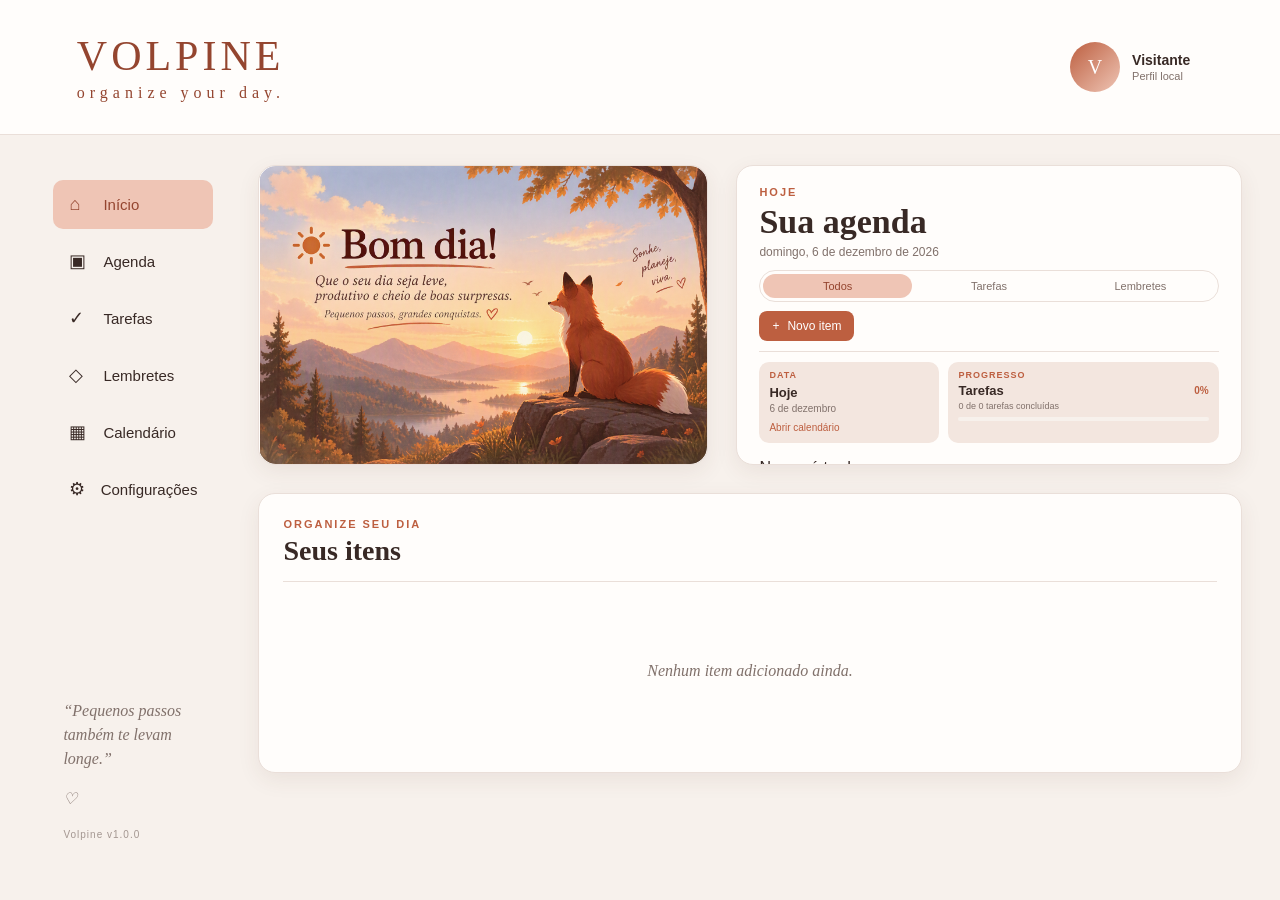
==== index.html @ 4c1aaca9 "feat: atualização da interface principal" ====
<!DOCTYPE html>
<html lang="pt-br">

<head>
    <meta charset="UTF-8">
    <meta name="viewport" content="width=device-width, initial-scale=1.0">

    <title>Volpine</title>

    <link rel="stylesheet" href="css/style.css">
</head>

<body>

    <!-- CABEÇALHO -->

    <header class="top-header">

        <div class="brand">
            <h1>VOLPINE</h1>
            <p>organize your day.</p>
        </div>

        <button
            id="profileButton"
            class="profile-button"
            type="button"
        >
            <div class="header-avatar">
                <img
                    id="headerAvatarImage"
                    class="hidden"
                    alt="Foto de perfil"
                >

                <span id="headerAvatarInitial">
                    V
                </span>
            </div>

            <div class="profile-header-info">
                <strong id="headerProfileName">
                    Visitante
                </strong>

                <small id="headerProfileUsername">
                    Perfil local
                </small>
            </div>
        </button>

    </header>


    <div class="app-layout">


        <!-- MENU LATERAL -->

        <aside class="sidebar">

            <div>

                <button
                    id="navHome"
                    class="nav-item active"
                    type="button"
                >
                    <span>⌂</span>
                    Início
                </button>

                <button
                    id="navAgenda"
                    class="nav-item"
                    type="button"
                >
                    <span>▣</span>
                    Agenda
                </button>

                <button
                    id="navTasks"
                    class="nav-item"
                    type="button"
                >
                    <span>✓</span>
                    Tarefas
                </button>

                <button
                    id="navReminders"
                    class="nav-item"
                    type="button"
                >
                    <span>◇</span>
                    Lembretes
                </button>

                <button
                    id="calendarButton"
                    class="nav-item"
                    type="button"
                >
                    <span>▦</span>
                    Calendário
                </button>

                <button
                    id="settingsButton"
                    class="nav-item"
                    type="button"
                >
                    <span>⚙</span>
                    Configurações
                </button>

            </div>


            <div class="sidebar-footer">

                <div class="sidebar-quote">

                    <p>
                        “Pequenos passos também
                        te levam longe.”
                    </p>

                    <span>♡</span>

                </div>

                <small
                    id="sidebarVersion"
                    class="sidebar-version"
                ></small>

            </div>

        </aside>


        <!-- CONTEÚDO PRINCIPAL -->

<main class="main-content">

    <!-- TOPO DA HOME -->

    <div class="dashboard-intro">

        <!-- BANNER -->

        <section
            id="welcomeCard"
            class="welcome-card"
        >

            <img
                id="bannerCurrent"
                class="welcome-banner-image banner-visible"
                src="assets/images/banner-light-morning.png"
                alt="Banner Volpine"
            >

            <img
                id="bannerNext"
                class="welcome-banner-image"
                alt=""
                aria-hidden="true"
            >

        </section>


        <!-- PAINEL DO DIA -->

        <section
            id="agendaSection"
            class="day-overview"
        >

            <div class="overview-top">

                <span class="agenda-label">
                    HOJE
                </span>

                <h2>
                    Sua agenda
                </h2>

                <p id="todayDate"></p>

            </div>


            <!-- FILTROS -->

            <div class="filters">

                <button
                    class="filter-button active"
                    data-filter="all"
                    type="button"
                >
                    Todos
                </button>

                <button
                    class="filter-button"
                    data-filter="task"
                    type="button"
                >
                    Tarefas
                </button>

                <button
                    class="filter-button"
                    data-filter="reminder"
                    type="button"
                >
                    Lembretes
                </button>

            </div>


            <!-- NOVO ITEM -->

            <button
                id="openNewItem"
                class="new-item-button"
                type="button"
            >
                <span>+</span>
                Novo item
            </button>


            <div class="overview-divider"></div>


            <!-- INFORMAÇÕES RÁPIDAS -->

            <div class="overview-mini-grid">

                <!-- DATA -->

                <div class="overview-mini-card">

                    <span class="mini-label">
                        DATA
                    </span>

                    <strong>
                        Hoje
                    </strong>

                    <p id="sideDate"></p>

                    <button
                        id="sideCalendarButton"
                        class="mini-link-button"
                        type="button"
                    >
                        Abrir calendário
                    </button>

                </div>


                <!-- PROGRESSO -->

                <div
                    id="progressCard"
                    class="overview-mini-card"
                >

                    <span class="mini-label">
                        PROGRESSO
                    </span>

                    <div class="mini-progress-heading">

                        <strong>
                            Tarefas
                        </strong>

                        <span id="progressPercent">
                            0%
                        </span>

                    </div>

                    <span
                        id="progressText"
                        class="mini-progress-text"
                    >
                        0 de 0 tarefas concluídas
                    </span>

                    <div class="progress-bar">

                        <div
                            id="progressFill"
                            class="progress-fill"
                        ></div>

                    </div>

                </div>

            </div>

<p
    id="progressMessage"
    class="overview-progress-message"
>
    Nunca é tarde para começar.
</p>

        </section>

    </div>


    <!-- ==================================
         ÁREA PRINCIPAL DA AGENDA
    =================================== -->

    <section class="agenda">

        <div class="agenda-board-heading">

            <div>

                <span class="agenda-label">
                    ORGANIZE SEU DIA
                </span>

                <h2>
                    Seus itens
                </h2>

            </div>

        </div>


        <p
            id="emptyMessage"
            class="empty-message"
        >
            Nenhum item adicionado ainda.
        </p>


        <ul id="itemList"></ul>

    </section>

</main>


<!-- FECHA O APP-LAYOUT -->

</div>

    <!-- ==================================
         MODAL NOVO ITEM
    =================================== -->

    <div
        id="itemModal"
        class="modal hidden"
    >

        <div class="modal-box item-modal-box">

            <button
                id="closeItemModal"
                class="close-modal"
                type="button"
            >
                ×
            </button>


            <div class="modal-heading">

                <span class="modal-eyebrow">
                    NOVO ITEM
                </span>

                <h2>O que vamos organizar?</h2>

                <p>
                    Escolha entre uma tarefa com prazo
                    ou um lembrete para um horário específico.
                </p>

            </div>


            <div class="item-type-selector">

                <button
                    id="typeTaskButton"
                    class="type-option active"
                    type="button"
                >
                    <strong>Tarefa</strong>

                    <small>
                        Início + prazo final
                    </small>
                </button>


                <button
                    id="typeReminderButton"
                    class="type-option"
                    type="button"
                >
                    <strong>Lembrete</strong>

                    <small>
                        Um aviso em determinado horário
                    </small>
                </button>

            </div>


            <form id="itemForm">

                <div class="form-group">

                    <label for="itemTitle">
                        Título
                    </label>

                    <input
                        id="itemTitle"
                        type="text"
                        placeholder="Ex: Finalizar projeto Volpine"
                        autocomplete="off"
                    >

                </div>


                <div
                    id="taskFields"
                    class="date-fields"
                >

                    <div class="form-group">

                        <label for="taskStart">
                            Início
                        </label>

                        <input
                            id="taskStart"
                            type="datetime-local"
                        >

                    </div>


                    <div class="form-group">

                        <label for="taskDeadline">
                            Prazo final
                        </label>

                        <input
                            id="taskDeadline"
                            type="datetime-local"
                        >

                    </div>

                </div>


                <div
                    id="reminderFields"
                    class="hidden"
                >

                    <div class="form-group">

                        <label for="reminderDate">
                            Data e horário
                        </label>

                        <input
                            id="reminderDate"
                            type="datetime-local"
                        >

                        <small class="field-help">
                            O lembrete aparecerá na agenda e no calendário.
                        </small>

                    </div>

                </div>


                <button
                    id="submitItemButton"
                    class="add-button"
                    type="submit"
                >
                    Criar tarefa
                </button>

            </form>

        </div>

    </div>


    <!-- ==================================
         CALENDÁRIO
    =================================== -->

    <div
        id="calendarModal"
        class="calendar-modal hidden"
    >

        <div class="calendar-box">

            <button
                id="closeCalendar"
                class="close-calendar"
                type="button"
            >
                ×
            </button>


            <div class="calendar-header">

                <button
                    id="prevMonth"
                    type="button"
                >
                    ‹
                </button>

                <h2 id="calendarTitle"></h2>

                <button
                    id="nextMonth"
                    type="button"
                >
                    ›
                </button>

            </div>


            <div class="calendar-weekdays">

                <span>Dom</span>
                <span>Seg</span>
                <span>Ter</span>
                <span>Qua</span>
                <span>Qui</span>
                <span>Sex</span>
                <span>Sáb</span>

            </div>


            <div
                id="calendarGrid"
                class="calendar-grid"
            ></div>


            <div class="day-details">

                <h3 id="selectedDayTitle">
                    Selecione um dia
                </h3>

                <div id="selectedDayItems">

                    <p class="day-placeholder">
                        Clique em uma data para visualizar os itens.
                    </p>

                </div>

            </div>

        </div>

    </div>


    <!-- ==================================
         CONFIGURAÇÕES
    =================================== -->

    <div
        id="settingsModal"
        class="modal hidden"
    >

        <div class="settings-modal-box">

            <button
                id="closeSettings"
                class="close-modal"
                type="button"
            >
                ×
            </button>


            <div class="settings-title">

                <span class="modal-eyebrow">
                    VOLPINE
                </span>

                <h2>Configurações</h2>

            </div>


            <div class="settings-layout">


                <!-- MENU CONFIGURAÇÕES -->

                <nav class="settings-tabs">

                    <button
                        class="settings-tab active"
                        data-settings="profile"
                        type="button"
                    >
                        Perfil
                    </button>

                    <button
                        class="settings-tab"
                        data-settings="appearance"
                        type="button"
                    >
                        Aparência
                    </button>

                    <button
                        class="settings-tab"
                        data-settings="account"
                        type="button"
                    >
                        Conta
                    </button>

                    <button
                        class="settings-tab"
                        data-settings="about"
                        type="button"
                    >
                        Sobre
                    </button>

                </nav>


                <!-- CONTEÚDO -->

                <div class="settings-content">


                    <!-- PERFIL -->

                    <section
                        id="settings-profile"
                        class="settings-panel"
                    >

                        <h3>Seu perfil</h3>

                        <p class="settings-description">
                            Estas informações aparecerão dentro do Volpine.
                        </p>


                        <div class="profile-editor">

                            <div class="profile-avatar-large">

                                <img
                                    id="profileAvatarImage"
                                    class="hidden"
                                    alt="Foto de perfil"
                                >

                                <span id="profileAvatarInitial">
                                    V
                                </span>

                            </div>


                            <div class="avatar-actions">

                                <label
                                    for="profilePhotoInput"
                                    class="secondary-button"
                                >
                                    Escolher foto
                                </label>

                                <input
                                    id="profilePhotoInput"
                                    type="file"
                                    accept="image/*"
                                    hidden
                                >

                                <button
                                    id="removeProfilePhoto"
                                    class="text-button"
                                    type="button"
                                >
                                    Remover foto
                                </button>

                            </div>

                        </div>


                        <div class="settings-form-group">

                            <label for="profileName">
                                Nome
                            </label>

                            <input
                                id="profileName"
                                type="text"
                                placeholder="Seu nome"
                            >

                        </div>


                        <div class="settings-form-group">

                            <label for="profileUsername">
                                Nome de usuário
                            </label>

                            <div class="username-input">
                                <span>@</span>

                                <input
                                    id="profileUsername"
                                    type="text"
                                    placeholder="seuusuario"
                                >
                            </div>

                        </div>


                        <div class="settings-form-group">

                            <label>E-mail</label>

                            <div class="readonly-field">
                                <span id="profileEmail">
                                    Nenhuma conta conectada
                                </span>

                                <small>
                                    será preenchido após o login
                                </small>
                            </div>

                        </div>


                        <button
                            id="saveProfile"
                            class="primary-button"
                            type="button"
                        >
                            Salvar perfil
                        </button>

                    </section>


                    <!-- APARÊNCIA -->

                    <section
                        id="settings-appearance"
                        class="settings-panel hidden"
                    >

                        <h3>Aparência</h3>

                        <p class="settings-description">
                            Escolha como o Volpine deve aparecer para você.
                        </p>


                        <div class="settings-section">

                            <h4>Tema</h4>

                            <div class="theme-selector">

                                <button
                                    class="theme-option active"
                                    data-theme="light"
                                    type="button"
                                >
                                    ☀
                                    <span>Claro</span>
                                </button>

                                <button
                                    class="theme-option"
                                    data-theme="dark"
                                    type="button"
                                >
                                    ◐
                                    <span>Escuro</span>
                                </button>

                                <button
                                    class="theme-option"
                                    data-theme="system"
                                    type="button"
                                >
                                    ◑
                                    <span>Sistema</span>
                                </button>

                            </div>

                        </div>


                        <div class="settings-list">

                            <label class="setting-item">

                                <div>
                                    <strong>
                                        Banner de boas-vindas
                                    </strong>

                                    <small>
                                        Mostrar o cartão “Bom dia!”.
                                    </small>
                                </div>

                                <input
                                    id="settingWelcome"
                                    type="checkbox"
                                    checked
                                >

                            </label>


                            <label class="setting-item">

                                <div>
                                    <strong>
                                        Animações
                                    </strong>

                                    <small>
                                        Transições e comemoração ao concluir tudo.
                                    </small>
                                </div>

                                <input
                                    id="settingAnimations"
                                    type="checkbox"
                                    checked
                                >

                            </label>


                            <label class="setting-item">

                                <div>
                                    <strong>
                                        Modo compacto
                                    </strong>

                                    <small>
                                        Reduzir o espaço dos cartões.
                                    </small>
                                </div>

                                <input
                                    id="settingCompact"
                                    type="checkbox"
                                >

                            </label>

                        </div>


                        <button
                            id="resetSettings"
                            class="secondary-button"
                            type="button"
                        >
                            Restaurar padrão
                        </button>

                    </section>


                    <!-- CONTA -->

                    <section
                        id="settings-account"
                        class="settings-panel hidden"
                    >

                        <h3>Conta</h3>

                        <p class="settings-description">
                            Gerencie sua sessão e as informações de acesso.
                        </p>


                        <div class="account-card">

                            <div class="account-avatar">

                                <img
                                    id="accountAvatarImage"
                                    class="hidden"
                                    alt="Foto de perfil"
                                >

                                <span id="accountAvatarInitial">
                                    V
                                </span>

                            </div>

                            <div>
                                <strong id="accountName">
                                    Visitante
                                </strong>

                                <span id="accountUsername">
                                    Perfil local
                                </span>

                                <small>
                                    Nenhuma conta conectada
                                </small>
                            </div>

                        </div>


                        <div class="account-actions">

                            <button
                                id="changePasswordButton"
                                class="account-action"
                                type="button"
                            >
                                <div>
                                    <strong>
                                        Alterar senha
                                    </strong>

                                    <small>
                                        Atualize sua senha de acesso.
                                    </small>
                                </div>

                                <span>›</span>
                            </button>


                            <button
                                id="switchAccountButton"
                                class="account-action"
                                type="button"
                            >
                                <div>
                                    <strong>
                                        Entrar com outra conta
                                    </strong>

                                    <small>
                                        Trocar o usuário conectado.
                                    </small>
                                </div>

                                <span>›</span>
                            </button>


                            <button
                                id="logoutButton"
                                class="account-action danger-action"
                                type="button"
                            >
                                <div>
                                    <strong>
                                        Sair
                                    </strong>

                                    <small>
                                        Encerrar esta sessão.
                                    </small>
                                </div>

                                <span>›</span>
                            </button>

                        </div>


                        <p class="auth-note">
                            Essas opções serão ativadas quando conectarmos
                            o sistema de login.
                        </p>

                    </section>


                    <!-- SOBRE -->

                    <section
                        id="settings-about"
                        class="settings-panel hidden"
                    >

                        <div class="about-volpine">

                            <div class="about-logo">
                                V
                            </div>

                            <h3>VOLPINE</h3>

                            <p>
                                organize your day.
                            </p>

                            <div class="version-card">

                                <span>Versão</span>

                                <strong id="settingsVersion"></strong>

                            </div>

                            <small>
                                © 2026 Volpine
                            </small>

                        </div>

                    </section>

                </div>

            </div>

        </div>

    </div>


    <!-- CONFIRMAR EXCLUSÃO -->

    <div
        id="deleteModal"
        class="modal hidden"
    >

        <div class="modal-box confirm-box">

            <div class="delete-symbol">
                !
            </div>

            <h2>Confirmar exclusão</h2>

            <p id="deleteMessage"></p>


            <div class="confirm-actions">

                <button
                    id="cancelDelete"
                    class="secondary-button"
                    type="button"
                >
                    Cancelar
                </button>

                <button
                    id="confirmDelete"
                    class="danger-button"
                    type="button"
                >
                    Excluir
                </button>

            </div>

        </div>

    </div>


    <!-- TOAST -->

    <div
        id="toast"
        class="toast"
        aria-live="polite"
    ></div>


    <script src="js/app.js"></script>

</body>

</html>
---- css/style.css ----
* {
    box-sizing: border-box;
}

:root {
    --background: #f7f1ec;
    --surface: #fffdfb;
    --surface-soft: #f3e6df;
    --input: #ffffff;

    --primary: #bd5f40;
    --primary-hover: #9f4d34;
    --primary-strong: #94452f;
    --primary-light: #efc5b5;

    --pink-soft: #f5dddd;

    --text: #382925;
    --text-soft: #81716b;

    --border: #eadfd9;

    --danger: #b94d4d;
    --danger-soft: #f8e2e2;

    --banner-a: #f8e2d6;
    --banner-b: #f5d5c5;
    --banner-c: #eab59e;

    --shadow:
        0 7px 22px rgba(91, 50, 36, 0.08);

    --modal-overlay:
        rgba(50, 35, 30, 0.45);
}


/* ==============================
   TEMA ESCURO
============================== */

body.theme-dark {
    --background: #171311;
    --surface: #211b18;
    --surface-soft: #2d2420;
    --input: #29211e;

    --primary: #d77856;
    --primary-hover: #e38967;
    --primary-strong: #f1a287;
    --primary-light: #643f32;

    --pink-soft: #3b2929;

    --text: #f5eeea;
    --text-soft: #bcaea7;

    --border: #3d312c;

    --danger: #e07676;
    --danger-soft: #3c2525;

    --banner-a: #372720;
    --banner-b: #442c23;
    --banner-c: #5a3529;

    --shadow:
        0 8px 25px rgba(0, 0, 0, 0.22);

    --modal-overlay:
        rgba(0, 0, 0, 0.68);
}


body {
    margin: 0;

    min-height: 100vh;

    background-color: var(--background);

    color: var(--text);

    font-family:
        "Segoe UI",
        Arial,
        sans-serif;

    transition:
        background-color 0.25s ease,
        color 0.25s ease;
}


/* ==============================
   HEADER
============================== */

.top-header {
    min-height: 135px;

    display: flex;

    align-items: center;
    justify-content: space-between;

    padding: 25px 6%;

    background-color: var(--surface);

    border-bottom:
        1px solid var(--border);
}


.brand h1 {
    margin: 0;

    font-family: Georgia, serif;

    font-size: 42px;

    letter-spacing: 4px;

    color: var(--primary-strong);

    font-weight: normal;
}


.brand p {
    margin: 4px 0 0;

    letter-spacing: 5px;

    color: var(--primary-strong);

    font-family: Georgia, serif;
}


/* PERFIL HEADER */

.profile-button {
    display: flex;

    align-items: center;

    gap: 12px;

    padding: 8px 12px;

    border: 1px solid transparent;

    border-radius: 14px;

    background: transparent;

    color: var(--text);

    cursor: pointer;

    text-align: left;

    transition:
        background 0.2s ease,
        border 0.2s ease;
}


.profile-button:hover {
    background-color: var(--surface-soft);

    border-color: var(--border);
}


.header-avatar,
.profile-avatar-large,
.account-avatar {
    overflow: hidden;

    display: flex;

    align-items: center;
    justify-content: center;

    flex-shrink: 0;

    border-radius: 50%;

    background:
        linear-gradient(
            135deg,
            var(--primary),
            var(--primary-light)
        );

    color: white;

    font-family: Georgia, serif;
}


.header-avatar {
    width: 50px;
    height: 50px;

    font-size: 20px;
}


.header-avatar img,
.profile-avatar-large img,
.account-avatar img {
    width: 100%;
    height: 100%;

    object-fit: cover;
}


.profile-header-info {
    display: flex;

    flex-direction: column;

    gap: 2px;
}


.profile-header-info strong {
    font-size: 14px;
}


.profile-header-info small {
    color: var(--text-soft);

    font-size: 11px;
}


/* ==============================
   LAYOUT
============================== */

.app-layout {
    display: grid;

    grid-template-columns:
    190px
    minmax(0, 1fr);

    gap: 25px;

    width: 94%;

    max-width: 1450px;

    margin: 30px auto;
}


/* ==============================
   SIDEBAR
============================== */

.sidebar {
    min-height: 700px;

    display: flex;

    flex-direction: column;

    justify-content: space-between;

    padding: 15px;
}


.nav-item {
    width: 100%;

    display: flex;

    align-items: center;

    gap: 14px;

    padding: 14px 16px;

    margin-bottom: 7px;

    border: none;

    border-radius: 10px;

    background: transparent;

    color: var(--text);

    cursor: pointer;

    text-align: left;

    font-size: 15px;

    transition:
        background 0.2s ease,
        color 0.2s ease,
        transform 0.2s ease;
}


.nav-item span {
    width: 20px;

    font-size: 18px;
}


.nav-item:hover {
    background-color: var(--surface-soft);

    transform: translateX(2px);
}


.nav-item.active {
    background-color: var(--primary-light);

    color: var(--primary-strong);
}


.sidebar-footer {
    padding: 10px;
}


.sidebar-quote {
    color: var(--text-soft);

    font-family: Georgia, serif;

    font-style: italic;

    line-height: 1.5;
}.dash


.sidebar-quote span {
    color: var(--primary);

    font-size: 22px;
}


.sidebar-version {
    display: block;

    margin-top: 18px;

    color: var(--text-soft);

    opacity: 0.7;

    font-size: 10px;

    letter-spacing: 1px;
}


/* ==============================
   MAIN
============================== */

.main-content {
    min-width: 0;
}


/* ==============================
   BANNER + RESUMO DA AGENDA
============================== */

.dashboard-intro {
    width: 100%;

    display: grid;

    grid-template-columns:
        450px
        220px
        minmax(250px, 1fr);

    gap: 22px;

    align-items: stretch;

    margin-bottom: 30px;
}


/* ==============================
   BANNER
============================== */

.welcome-card {
    position: relative;

    width: 450px;
    height: 300px;

    flex-shrink: 0;

    overflow: hidden;

    margin: 0;

    border: 1px solid var(--border);

    border-radius: 17px;

    background-color: var(--surface);

    box-shadow: var(--shadow);
}


.welcome-card.setting-hidden {
    display: none;
}


/* IMAGENS DO BANNER */

.welcome-banner-image {
    width: 100%;
    height: 100%;

    display: block;

    object-fit: contain;
    object-position: center;

    border-radius: inherit;

    opacity: 0;

    transition:
        opacity 1s ease-in-out;

    pointer-events: none;
}


#bannerCurrent {
    position: relative;
}


#bannerNext {
    position: absolute;

    inset: 0;

    width: 100%;
    height: 100%;

    object-fit: contain;
    object-position: center;
}


.welcome-banner-image.banner-visible {
    opacity: 1;
}


/* ==============================
   RESUMO DA AGENDA AO LADO
============================== */

.agenda-intro-panel {
    min-width: 0;
    width: 220px;
    height: 300px;

    display: flex;
    flex-direction: column;

    align-items: flex-start;
    justify-content: center;

    padding: 10px 0;
}


.agenda-label {
    margin-bottom: 7px;

    color: var(--primary);

    font-size: 10px;
    font-weight: bold;

    letter-spacing: 2px;
}


.agenda-intro-panel h2 {
    margin: 0;

    font-family: Georgia, serif;

    font-size: 28px;
    line-height: 1.1;
}


.agenda-intro-panel #todayDate {
    margin: 7px 0 16px;

    color: var(--text-soft);

    font-size: 11px;
    line-height: 1.4;

    text-transform: capitalize;
}


/* FILTROS COMPACTOS */

.agenda-intro-panel .filters {
    width: 100%;

    display: flex;

    gap: 3px;

    margin: 0 0 18px;

    padding: 4px;

    overflow: hidden;
}


.agenda-intro-panel .filter-button {
    flex: 1;

    min-width: 0;

    padding: 7px 5px;

    font-size: 10px;

    white-space: nowrap;
}


/* BOTÃO */

.agenda-intro-panel .new-item-button {
    margin: 0;

    padding: 10px 16px;

    font-size: 12px;
}

.home-info-stack {
    min-width: 0;
    height: 300px;

    display: grid;

    grid-template-rows:
        auto
        1fr
        auto;

    gap: 9px;
}

.home-info-stack .compact-side-card {
    margin: 0;

    padding: 12px 14px;

    border-radius: 12px;
}


.home-info-stack .compact-side-card h3 {
    margin: 0 0 6px;

    font-size: 15px;
}


.home-info-stack .side-date {
    margin: 0;

    font-size: 10px;
}


.home-info-stack .side-calendar-button {
    margin-top: 7px;

    padding: 6px 8px;

    font-size: 9px;
}


.home-info-stack .quote-card {
    font-size: 11px;

    line-height: 1.3;
}


.home-info-stack .quote-card p {
    margin: 4px 0 6px;
}


.home-info-stack .quote-symbol {
    font-size: 22px;
}


.home-info-stack .quote-card small {
    font-size: 8px;
}


.home-info-stack .progress-info {
    font-size: 8px;
}


.home-info-stack .progress-bar {
    height: 5px;

    margin: 7px 0;
}


.home-info-stack .progress-message {
    font-size: 8px;
}

/* ==============================
   RESPONSIVO DO BLOCO SUPERIOR
============================== */

@media (max-width: 900px) {

    .dashboard-intro {
        flex-direction: column;

        align-items: stretch;

        gap: 22px;
    }


    .welcome-card {
        width: 450px;
        height: 300px;

        max-width: 100%;

        margin: 0 auto;
    }


    .agenda-intro-panel {
        min-height: auto;

        align-items: flex-start;
    }

}

/* ==============================
   AGENDA
============================== */

.agenda-header {
    display: flex;

    align-items: flex-end;
    justify-content: space-between;

    gap: 20px;
}


.agenda-header h2 {
    margin: 0;

    font-family: Georgia, serif;

    font-size: 30px;
}


.agenda-header p {
    margin: 6px 0 0;

    color: var(--text-soft);

    font-size: 13px;

    text-transform: capitalize;
}


.new-item-button {
    display: flex;

    align-items: center;

    gap: 8px;

    padding: 12px 20px;

    border: none;

    border-radius: 9px;

    background-color: var(--primary);

    color: white;

    cursor: pointer;

    font-size: 14px;

    transition:
        background 0.2s ease,
        transform 0.2s ease;
}


.new-item-button:hover {
    background-color: var(--primary-hover);

    transform: translateY(-1px);
}


/* FILTROS */

.filters {
    display: inline-flex;

    gap: 5px;

    margin: 22px 0;

    padding: 4px;

    border: 1px solid var(--border);

    border-radius: 30px;

    background-color: var(--surface);
}


.filter-button {
    padding: 8px 18px;

    border: none;

    border-radius: 25px;

    background: transparent;

    color: var(--text-soft);

    cursor: pointer;
}


.filter-button.active {
    background-color: var(--primary-light);

    color: var(--primary-strong);
}


/* ITENS */

#itemList {
    list-style: none;

    margin: 0;

    padding: 0;
}


.agenda-item {
    position: relative;

    margin-bottom: 14px;

    padding: 22px;

    border: 1px solid var(--border);

    border-radius: 14px;

    background-color: var(--surface);

    box-shadow: var(--shadow);

    transition:
        transform 0.2s ease,
        opacity 0.2s ease;
}


.agenda-item:hover {
    transform: translateY(-1px);
}


.item-type {
    display: inline-block;

    margin-bottom: 10px;

    padding: 5px 11px;

    border-radius: 20px;

    background-color: var(--primary-light);

    color: var(--primary-strong);

    font-size: 11px;
}


.agenda-item.reminder .item-type {
    background-color: var(--pink-soft);
}


.item-title {
    display: block;

    margin-bottom: 8px;

    font-family: Georgia, serif;

    font-size: 20px;

    font-weight: bold;
}


.item-info {
    display: block;

    margin-top: 5px;

    color: var(--text-soft);

    font-size: 13px;
}


.item-actions {
    display: flex;

    justify-content: flex-end;

    gap: 8px;

    margin-top: 16px;
}


.item-actions button {
    padding: 8px 13px;

    border: 1px solid var(--border);

    border-radius: 7px;

    background-color: var(--input);

    color: var(--primary-strong);

    cursor: pointer;
}


.item-actions .complete-button {
    background-color: var(--primary);

    color: white;

    border-color: var(--primary);
}


.item-actions .delete-button:hover {
    background-color: var(--danger-soft);

    color: var(--danger);
}


.completed {
    opacity: 0.65;
}


.completed .item-title {
    text-decoration: line-through;
}


.empty-message {
    color: var(--text-soft);

    font-style: italic;
}


/* ==============================
   MODO COMPACTO
============================== */

body.compact-mode .agenda-item {
    padding: 14px 18px;

    margin-bottom: 9px;
}


/* ==============================
   COLUNA DIREITA
============================== */

.right-sidebar {
    display: flex;

    flex-direction: column;

    gap: 18px;
}


.side-card,
.quote-card {
    padding: 22px;

    border: 1px solid var(--border);

    border-radius: 15px;

    background-color: var(--surface);
}


.side-card h3 {
    margin: 0 0 16px;

    font-family: Georgia, serif;

    font-size: 20px;
}


.side-date {
    color: var(--text-soft);

    text-transform: capitalize;
}


.side-calendar-button {
    width: 100%;

    margin-top: 12px;

    padding: 9px;

    border: 1px solid var(--border);

    border-radius: 8px;

    background: var(--input);

    color: var(--primary-strong);

    cursor: pointer;
}


.quote-card {
    background-color: var(--pink-soft);

    font-family: Georgia, serif;

    font-style: italic;

    line-height: 1.5;
}


.quote-symbol {
    display: block;

    color: var(--primary);

    font-size: 40px;

    line-height: 25px;
}


.quote-card small {
    color: var(--primary-strong);

    letter-spacing: 2px;
}


/* PROGRESSO */

.progress-info {
    display: flex;

    justify-content: space-between;

    gap: 10px;

    color: var(--text-soft);

    font-size: 12px;
}


.progress-info strong {
    color: var(--primary);
}


.progress-bar {
    height: 9px;

    margin: 15px 0;

    overflow: hidden;

    border-radius: 20px;

    background-color: var(--surface-soft);
}


.progress-fill {
    width: 0;

    height: 100%;

    border-radius: 20px;

    background-color: var(--primary);

    transition: width 0.45s ease;
}


.progress-message {
    margin-bottom: 0;

    color: var(--text-soft);

    font-family: Georgia, serif;

    font-style: italic;

    font-size: 12px;
}


.progress-celebrate {
    animation: celebrateCard 0.7s ease;
}


@keyframes celebrateCard {

    35% {
        transform: scale(1.04);
    }

    70% {
        transform: scale(0.99);
    }

}


/* ==============================
   MODAIS
============================== */

.hidden {
    display: none !important;
}


.modal,
.calendar-modal {
    position: fixed;

    inset: 0;

    z-index: 1000;

    display: flex;

    align-items: center;
    justify-content: center;

    padding: 20px;

    background-color: var(--modal-overlay);

    backdrop-filter: blur(4px);
}


.modal-box,
.calendar-box,
.settings-modal-box {
    position: relative;

    max-width: 100%;

    max-height: 90vh;

    overflow-y: auto;

    border: 1px solid var(--border);

    border-radius: 20px;

    background-color: var(--surface);

    box-shadow:
        0 22px 60px
        rgba(0, 0, 0, 0.22);
}


.item-modal-box {
    width: 560px;

    padding: 35px;
}


.calendar-box {
    width: 430px;

    padding: 28px;
}


.confirm-box {
    width: 420px;

    padding: 34px;

    text-align: center;
}


.close-modal,
.close-calendar {
    position: absolute;

    top: 12px;
    right: 16px;

    width: 35px;
    height: 35px;

    border: none;

    border-radius: 50%;

    background: transparent;

    color: var(--text-soft);

    cursor: pointer;

    font-size: 26px;
}


.close-modal:hover,
.close-calendar:hover {
    background-color: var(--surface-soft);
}


/* ==============================
   MODAL NOVO ITEM
============================== */

.modal-heading {
    margin-bottom: 25px;
}


.modal-eyebrow {
    color: var(--primary);

    font-size: 11px;

    font-weight: bold;

    letter-spacing: 3px;
}


.modal-heading h2,
.settings-title h2 {
    margin: 7px 0 8px;

    font-family: Georgia, serif;

    font-size: 27px;
}


.modal-heading p {
    color: var(--text-soft);

    font-size: 13px;

    line-height: 1.5;
}


.item-type-selector {
    display: grid;

    grid-template-columns: 1fr 1fr;

    gap: 10px;

    margin-bottom: 25px;
}


.type-option {
    min-height: 78px;

    display: flex;

    flex-direction: column;

    align-items: flex-start;
    justify-content: center;

    padding: 15px;

    border: 1px solid var(--border);

    border-radius: 13px;

    background-color: var(--input);

    color: var(--text);

    cursor: pointer;

    text-align: left;
}


.type-option.active {
    border-color: var(--primary);

    background-color: var(--surface-soft);
}


.type-option strong {
    margin-bottom: 5px;

    color: var(--primary-strong);
}


.type-option small {
    color: var(--text-soft);
}


/* FORM */

#itemForm {
    display: flex;

    flex-direction: column;

    gap: 16px;
}


.form-group,
.settings-form-group {
    display: flex;

    flex-direction: column;

    gap: 7px;
}


.form-group label,
.settings-form-group label {
    font-size: 13px;

    font-weight: 600;
}


#itemForm input,
.settings-form-group input {
    width: 100%;

    min-height: 46px;

    padding: 11px 13px;

    border: 1px solid var(--border);

    border-radius: 10px;

    outline: none;

    background-color: var(--input);

    color: var(--text);

    font-family: inherit;

    font-size: 14px;
}


#itemForm input:focus,
.settings-form-group input:focus {
    border-color: var(--primary);

    box-shadow:
        0 0 0 3px
        rgba(189, 95, 64, 0.12);
}


.date-fields {
    display: grid;

    grid-template-columns: 1fr 1fr;

    gap: 12px;
}


.field-help {
    color: var(--text-soft);

    font-size: 11px;
}


.add-button,
.primary-button {
    min-height: 46px;

    padding: 11px 18px;

    border: none;

    border-radius: 10px;

    background-color: var(--primary);

    color: white;

    cursor: pointer;

    font-weight: 600;
}


.add-button:hover,
.primary-button:hover {
    background-color: var(--primary-hover);
}


/* ==============================
   CONFIGURAÇÕES
============================== */

.settings-modal-box {
    width: 820px;

    padding: 30px;
}


.settings-title {
    margin-bottom: 25px;
}


.settings-layout {
    display: grid;

    grid-template-columns:
        170px
        minmax(0, 1fr);

    gap: 28px;
}


.settings-tabs {
    display: flex;

    flex-direction: column;

    gap: 6px;
}


.settings-tab {
    padding: 11px 13px;

    border: none;

    border-radius: 9px;

    background: transparent;

    color: var(--text-soft);

    cursor: pointer;

    text-align: left;
}


.settings-tab.active {
    background-color: var(--surface-soft);

    color: var(--primary-strong);

    font-weight: 600;
}


.settings-content {
    min-width: 0;
}


.settings-panel h3 {
    margin-top: 0;

    margin-bottom: 5px;

    font-family: Georgia, serif;

    font-size: 22px;
}


.settings-description {
    margin-top: 0;

    margin-bottom: 24px;

    color: var(--text-soft);

    font-size: 13px;
}


/* PERFIL */

.profile-editor {
    display: flex;

    align-items: center;

    gap: 18px;

    margin-bottom: 25px;
}


.profile-avatar-large {
    width: 90px;
    height: 90px;

    font-size: 32px;
}


.avatar-actions {
    display: flex;

    flex-direction: column;

    align-items: flex-start;

    gap: 8px;
}


.secondary-button {
    display: inline-flex;

    align-items: center;
    justify-content: center;

    padding: 10px 15px;

    border: 1px solid var(--border);

    border-radius: 9px;

    background-color: var(--input);

    color: var(--text);

    cursor: pointer;
}


.text-button {
    padding: 0;

    border: none;

    background: transparent;

    color: var(--text-soft);

    cursor: pointer;

    font-size: 12px;
}


.settings-form-group {
    margin-bottom: 16px;
}


.username-input {
    display: flex;

    align-items: center;

    border: 1px solid var(--border);

    border-radius: 10px;

    background-color: var(--input);
}


.username-input span {
    padding-left: 13px;

    color: var(--text-soft);
}


.username-input input {
    border: none;

    background: transparent;
}


.readonly-field {
    display: flex;

    flex-direction: column;

    gap: 3px;

    padding: 12px;

    border: 1px solid var(--border);

    border-radius: 10px;

    background-color: var(--surface-soft);
}


.readonly-field small {
    color: var(--text-soft);

    font-size: 10px;
}


/* APARÊNCIA */

.settings-section {
    margin-bottom: 23px;
}


.settings-section h4 {
    margin-bottom: 10px;
}


.theme-selector {
    display: grid;

    grid-template-columns: repeat(3, 1fr);

    gap: 8px;
}


.theme-option {
    min-height: 75px;

    display: flex;

    flex-direction: column;

    align-items: center;
    justify-content: center;

    gap: 6px;

    border: 1px solid var(--border);

    border-radius: 12px;

    background-color: var(--input);

    color: var(--text-soft);

    cursor: pointer;

    font-size: 20px;
}


.theme-option span {
    font-size: 12px;
}


.theme-option.active {
    border-color: var(--primary);

    background-color: var(--surface-soft);

    color: var(--primary-strong);
}


.settings-list {
    display: flex;

    flex-direction: column;

    gap: 10px;

    margin-bottom: 20px;
}


.setting-item {
    display: flex;

    align-items: center;
    justify-content: space-between;

    gap: 20px;

    padding: 15px;

    border: 1px solid var(--border);

    border-radius: 12px;

    background-color: var(--input);

    cursor: pointer;
}


.setting-item div {
    display: flex;

    flex-direction: column;

    gap: 3px;
}


.setting-item small {
    color: var(--text-soft);
}


.setting-item input {
    width: 19px;
    height: 19px;

    accent-color: var(--primary);
}


/* CONTA */

.account-card {
    display: flex;

    align-items: center;

    gap: 15px;

    padding: 16px;

    margin-bottom: 20px;

    border: 1px solid var(--border);

    border-radius: 13px;

    background-color: var(--surface-soft);
}


.account-avatar {
    width: 55px;
    height: 55px;

    font-size: 20px;
}


.account-card > div:last-child {
    display: flex;

    flex-direction: column;

    gap: 2px;
}


.account-card span,
.account-card small {
    color: var(--text-soft);
}


.account-actions {
    display: flex;

    flex-direction: column;

    gap: 8px;
}


.account-action {
    display: flex;

    align-items: center;
    justify-content: space-between;

    width: 100%;

    padding: 15px;

    border: 1px solid var(--border);

    border-radius: 11px;

    background-color: var(--input);

    color: var(--text);

    cursor: pointer;

    text-align: left;
}


.account-action div {
    display: flex;

    flex-direction: column;

    gap: 3px;
}


.account-action small {
    color: var(--text-soft);
}


.account-action > span {
    color: var(--text-soft);

    font-size: 22px;
}


.danger-action strong {
    color: var(--danger);
}


.auth-note {
    margin-top: 18px;

    padding: 12px;

    border-radius: 9px;

    background-color: var(--surface-soft);

    color: var(--text-soft);

    font-size: 11px;

    line-height: 1.5;
}


/* SOBRE */

.about-volpine {
    display: flex;

    flex-direction: column;

    align-items: center;

    padding: 35px 10px;

    text-align: center;
}


.about-logo {
    width: 75px;
    height: 75px;

    display: flex;

    align-items: center;
    justify-content: center;

    border-radius: 24px;

    background:
        linear-gradient(
            135deg,
            var(--primary),
            var(--primary-light)
        );

    color: white;

    font-family: Georgia, serif;

    font-size: 34px;
}


.about-volpine h3 {
    margin: 16px 0 4px;

    letter-spacing: 3px;
}


.about-volpine p {
    margin-top: 0;

    color: var(--text-soft);

    font-family: Georgia, serif;

    font-style: italic;
}


.version-card {
    width: 200px;

    display: flex;

    justify-content: space-between;

    padding: 12px 15px;

    margin: 20px 0;

    border: 1px solid var(--border);

    border-radius: 10px;

    background-color: var(--surface-soft);
}


/* ==============================
   DELETE
============================== */

.delete-symbol {
    width: 52px;
    height: 52px;

    display: flex;

    align-items: center;
    justify-content: center;

    margin: 0 auto 15px;

    border-radius: 50%;

    background-color: var(--danger-soft);

    color: var(--danger);

    font-size: 27px;

    font-weight: bold;
}


.confirm-actions {
    display: flex;

    justify-content: center;

    gap: 10px;

    margin-top: 25px;
}


.danger-button {
    padding: 10px 18px;

    border: none;

    border-radius: 9px;

    background-color: var(--danger);

    color: white;

    cursor: pointer;
}


/* ==============================
   CALENDÁRIO
============================== */

.calendar-header {
    display: flex;

    align-items: center;
    justify-content: space-between;

    margin: 8px 0 22px;
}


.calendar-header h2 {
    margin: 0;

    font-family: Georgia, serif;

    font-size: 19px;

    text-transform: capitalize;
}


.calendar-header button {
    width: 35px;
    height: 35px;

    border: none;

    border-radius: 50%;

    background-color: var(--surface-soft);

    color: var(--primary-strong);

    cursor: pointer;

    font-size: 22px;
}


.calendar-weekdays,
.calendar-grid {
    display: grid;

    grid-template-columns:
        repeat(7, 1fr);
}


.calendar-weekdays span {
    padding: 5px;

    text-align: center;

    color: var(--text-soft);

    font-size: 10px;

    font-weight: bold;
}


.calendar-grid {
    gap: 3px;
}


.calendar-empty,
.calendar-day {
    height: 40px;
}

.calendar-day {
    position: relative;

    display: flex;

    align-items: center;
    justify-content: center;

    border: none;

    border-radius: 50%;

    background: transparent;

    color: var(--text);

    cursor: pointer;
}


.calendar-day:hover {
    background-color: var(--surface-soft);
}


.calendar-day.today {
    border: 1px solid var(--primary);
}


.calendar-day.selected {
    background-color: var(--primary);

    color: white;
}


.calendar-day.has-items::after {
    content: "";

    position: absolute;

    bottom: 3px;

    width: 4px;
    height: 4px;

    border-radius: 50%;

    background-color: var(--primary);
}


.day-details {
    margin-top: 20px;

    padding-top: 17px;

    border-top: 1px solid var(--border);
}


.day-details h3 {
    font-family: Georgia, serif;

    text-transform: capitalize;
}


.day-item {
    margin-bottom: 8px;

    padding: 10px;

    border-radius: 8px;

    background-color: var(--surface-soft);
}


.day-item strong,
.day-item span {
    display: block;
}


.day-item span,
.day-placeholder {
    color: var(--text-soft);

    font-size: 12px;
}


/* ==============================
   CONFETE
============================== */

.confetti-layer {
    position: fixed;

    inset: 0;

    z-index: 5000;

    overflow: hidden;

    pointer-events: none;
}


.confetti-piece {
    position: absolute;

    top: -20px;

    width: 9px;
    height: 15px;

    border-radius: 2px;

    animation:
        confettiFall 1.8s ease-in forwards;
}


@keyframes confettiFall {

    100% {
        transform:
            translateY(100vh)
            rotate(720deg);

        opacity: 0;
    }

}


/* ==============================
   TOAST
============================== */

.toast {
    position: fixed;

    right: 25px;
    bottom: 25px;

    z-index: 6000;

    max-width: 320px;

    padding: 13px 17px;

    border: 1px solid var(--border);

    border-radius: 11px;

    background-color: var(--surface);

    color: var(--text);

    box-shadow:
        0 12px 35px
        rgba(0, 0, 0, 0.18);

    opacity: 0;

    transform: translateY(15px);

    pointer-events: none;

    transition:
        opacity 0.25s ease,
        transform 0.25s ease;
}


.toast.show {
    opacity: 1;

    transform: translateY(0);
}


/* ==============================
   SEM ANIMAÇÕES
============================== */

body.animations-off *,
body.animations-off *::before,
body.animations-off *::after {
    animation: none !important;

    transition: none !important;

    scroll-behavior: auto !important;
}


/* ==============================
   RESPONSIVO
============================== */

@media (max-width: 1100px) {

    .app-layout {
        grid-template-columns:
            160px 1fr;
    }

    .right-sidebar {
        display: none;
    }

}


@media (max-width: 750px) {

    .top-header {
        min-height: auto;

        padding: 20px;
    }

    .brand h1 {
        font-size: 28px;
    }

    .brand p {
        letter-spacing: 2px;

        font-size: 11px;
    }

    .profile-header-info {
        display: none;
    }

    .app-layout {
        display: block;

        width: 92%;
    }

    .sidebar {
        min-height: 0;

        display: block;
    }

    .sidebar > div:first-child {
        display: flex;

        overflow-x: auto;
    }

    .nav-item {
        width: auto;

        white-space: nowrap;
    }

    .sidebar-footer {
        display: none;
    }

    .welcome-card {
        padding: 25px;
    }

    .banner-fox {
        font-size: 55px;
    }

    .agenda-header {
        align-items: flex-start;

        flex-direction: column;
    }

    .date-fields {
        grid-template-columns: 1fr;
    }

    .item-type-selector {
        grid-template-columns: 1fr;
    }

    .settings-modal-box {
        width: 95%;

        padding: 22px;
    }

    .settings-layout {
        display: block;
    }

    .settings-tabs {
        flex-direction: row;

        overflow-x: auto;

        margin-bottom: 20px;
    }

    .settings-tab {
        white-space: nowrap;
    }

    .theme-selector {
        grid-template-columns: 1fr;
    }

}

/* ==================================================
   NOVO LAYOUT DA HOME - VOLPINE
   ================================================== */


/* ESTRUTURA PRINCIPAL */

.app-layout {
    display: grid;

    grid-template-columns:
        190px
        minmax(0, 1fr);

    gap: 30px;

    width: 94%;
    max-width: 1450px;

    margin: 30px auto;
}


.main-content {
    min-width: 0;
}


/* ==================================================
   BANNER + PAINEL DO DIA
   ================================================== */

.dashboard-intro {
    width: 100%;

    display: grid;

    grid-template-columns:
        450px
        minmax(320px, 1fr);

    gap: 28px;

    align-items: stretch;

    margin-bottom: 28px;
}


/* ==================================================
   BANNER
   ================================================== */

.dashboard-intro .welcome-card {
    position: relative;

    width: 450px;
    height: 300px;

    margin: 0;

    overflow: hidden;

    border: 1px solid var(--border);
    border-radius: 17px;

    background-color: var(--surface);

    box-shadow: var(--shadow);
}


.dashboard-intro .welcome-card.setting-hidden {
    display: none;
}


.dashboard-intro .welcome-banner-image {
    width: 100%;
    height: 100%;

    display: block;

    object-fit: contain;
    object-position: center;

    border-radius: inherit;

    opacity: 0;

    transition:
        opacity 1s ease-in-out;

    pointer-events: none;
}


#bannerCurrent {
    position: relative;
}


#bannerNext {
    position: absolute;

    inset: 0;

    width: 100%;
    height: 100%;
}


.dashboard-intro
.welcome-banner-image.banner-visible {
    opacity: 1;
}


/* ==================================================
   PAINEL "SUA AGENDA"
   ================================================== */

.day-overview {
    min-width: 0;
    height: 300px;

    display: flex;
    flex-direction: column;

    padding: 20px 22px;

    overflow: hidden;

    border: 1px solid var(--border);
    border-radius: 17px;

    background-color: var(--surface);

    box-shadow: var(--shadow);
}


.overview-top {
    flex-shrink: 0;
}


.agenda-label {
    display: block;

    margin-bottom: 5px;

    color: var(--primary);

    font-size: 9px;
    font-weight: 700;

    letter-spacing: 2px;
}


.overview-top h2 {
    margin: 0;

    color: var(--text);

    font-family: Georgia, serif;

    font-size: 27px;
    line-height: 1.1;
}


.overview-top #todayDate {
    margin: 5px 0 11px;

    color: var(--text-soft);

    font-size: 10px;

}


/* ==================================================
   FILTROS
   ================================================== */

.day-overview .filters {
    width: 100%;

    display: flex;

    gap: 3px;

    margin: 0 0 9px;

    padding: 3px;

    border: 1px solid var(--border);
    border-radius: 25px;

    background-color: var(--surface);
}


.day-overview .filter-button {
    flex: 1;

    min-width: 0;

    padding: 6px 5px;

    border: none;
    border-radius: 20px;

    background: transparent;

    color: var(--text-soft);

    cursor: pointer;

    font-size: 9px;
}


.day-overview .filter-button.active {
    background-color: var(--primary-light);

    color: var(--primary-strong);
}


/* ==================================================
   NOVO ITEM
   ================================================== */

.day-overview .new-item-button {
    align-self: flex-start;

    padding: 8px 13px;

    border: none;
    border-radius: 8px;

    background-color: var(--primary);

    color: white;

    cursor: pointer;

    font-size: 10px;
}


.overview-divider {
    width: 100%;
    height: 1px;

    flex-shrink: 0;

    margin: 10px 0;

    background-color: var(--border);
}


/* ==================================================
   DATA + PROGRESSO
   ================================================== */

.overview-mini-grid {
    width: 100%;

    display: grid;

    grid-template-columns:
        0.8fr
        1.2fr;

    gap: 9px;
}


.overview-mini-card {
    min-width: 0;

    padding: 8px 10px;

    border-radius: 10px;

    background-color: var(--surface-soft);
}


.mini-label {
    display: block;

    margin-bottom: 3px;

    color: var(--primary);

    font-size: 7px;
    font-weight: 700;

    letter-spacing: 1px;
}


.overview-mini-card strong {
    color: var(--text);

    font-size: 10px;
}


.overview-mini-card p {
    margin: 2px 0 3px;

    color: var(--text-soft);

    font-size: 8px;
}


.mini-link-button {
    padding: 0;

    border: none;

    background: transparent;

    color: var(--primary);

    cursor: pointer;

    font-size: 8px;
}


.mini-progress-heading {
    display: flex;

    align-items: center;
    justify-content: space-between;

    gap: 8px;
}


.mini-progress-heading span {
    color: var(--primary);

    font-size: 8px;
    font-weight: 700;
}


.mini-progress-text {
    display: block;

    margin-top: 3px;

    color: var(--text-soft);

    font-size: 7px;
}


.day-overview .progress-bar {
    width: 100%;
    height: 4px;

    margin: 6px 0 0;

    overflow: hidden;

    border-radius: 20px;

    background-color: var(--background);
}


.day-overview .progress-fill {
    height: 100%;

    border-radius: 20px;

    background-color: var(--primary);
}

/* ==================================================
   ÁREA GRANDE DOS ITENS
   ================================================== */

.agenda {
    width: 100%;

    min-height: 280px;

    padding: 24px;

    border: 1px solid var(--border);
    border-radius: 17px;

    background-color: var(--surface);

    box-shadow: var(--shadow);
}


.agenda-board-heading {
    display: flex;

    align-items: center;
    justify-content: space-between;

    margin-bottom: 15px;

    padding-bottom: 14px;

    border-bottom: 1px solid var(--border);
}


.agenda-board-heading h2 {
    margin: 0;

    color: var(--text);

    font-family: Georgia, serif;

    font-size: 24px;
}


.agenda .empty-message {
    margin: 0;

    padding: 65px 20px;

    color: var(--text-soft);

    font-family: Georgia, serif;

    font-size: 14px;
    font-style: italic;

    text-align: center;
}


.agenda #itemList {
    width: 100%;

    margin: 0;
    padding: 0;

    list-style: none;
}


/* ==================================================
   RESPONSIVO
   ================================================== */

@media (max-width: 1050px) {

    .dashboard-intro {
        grid-template-columns: 1fr;
    }


    .dashboard-intro .welcome-card {
        width: 450px;
        height: 300px;

        max-width: 100%;

        margin: 0 auto;
    }


    .day-overview {
        height: auto;
    }

}


@media (max-width: 750px) {

    .app-layout {
        display: block;

        width: 92%;
    }


    .dashboard-intro {
        display: flex;

        flex-direction: column;

        gap: 20px;
    }


    .overview-mini-grid {
        grid-template-columns: 1fr;
    }


    .agenda {
        padding: 18px;
    }

}

/* ==================================================
   AJUSTE DE TAMANHO DAS FONTES DA HOME
   ================================================== */

/* título principal do painel */

.overview-top h2 {
    font-size: 34px;
}


/* HOJE / ORGANIZE SEU DIA / DATA / PROGRESSO */

.agenda-label {
    font-size: 11px;
}

.mini-label {
    font-size: 9px;
}


/* data abaixo de "Sua agenda" */

.overview-top #todayDate {
    font-size: 12px;
}


/* filtros */

.day-overview .filter-button {
    font-size: 11px;
}


/* botão novo item */

.day-overview .new-item-button {
    font-size: 12px;
}


/* mini cards */

.overview-mini-card strong {
    font-size: 13px;
}

.overview-mini-card p {
    font-size: 10px;
}

.mini-link-button {
    font-size: 10px;
}


/* progresso */

.mini-progress-heading span {
    font-size: 10px;
}

.mini-progress-text {
    font-size: 9px;
}


/* área "Seus itens" */

.agenda-board-heading h2 {
    font-size: 28px;
}

.agenda .empty-message {
    font-size: 16px;
}
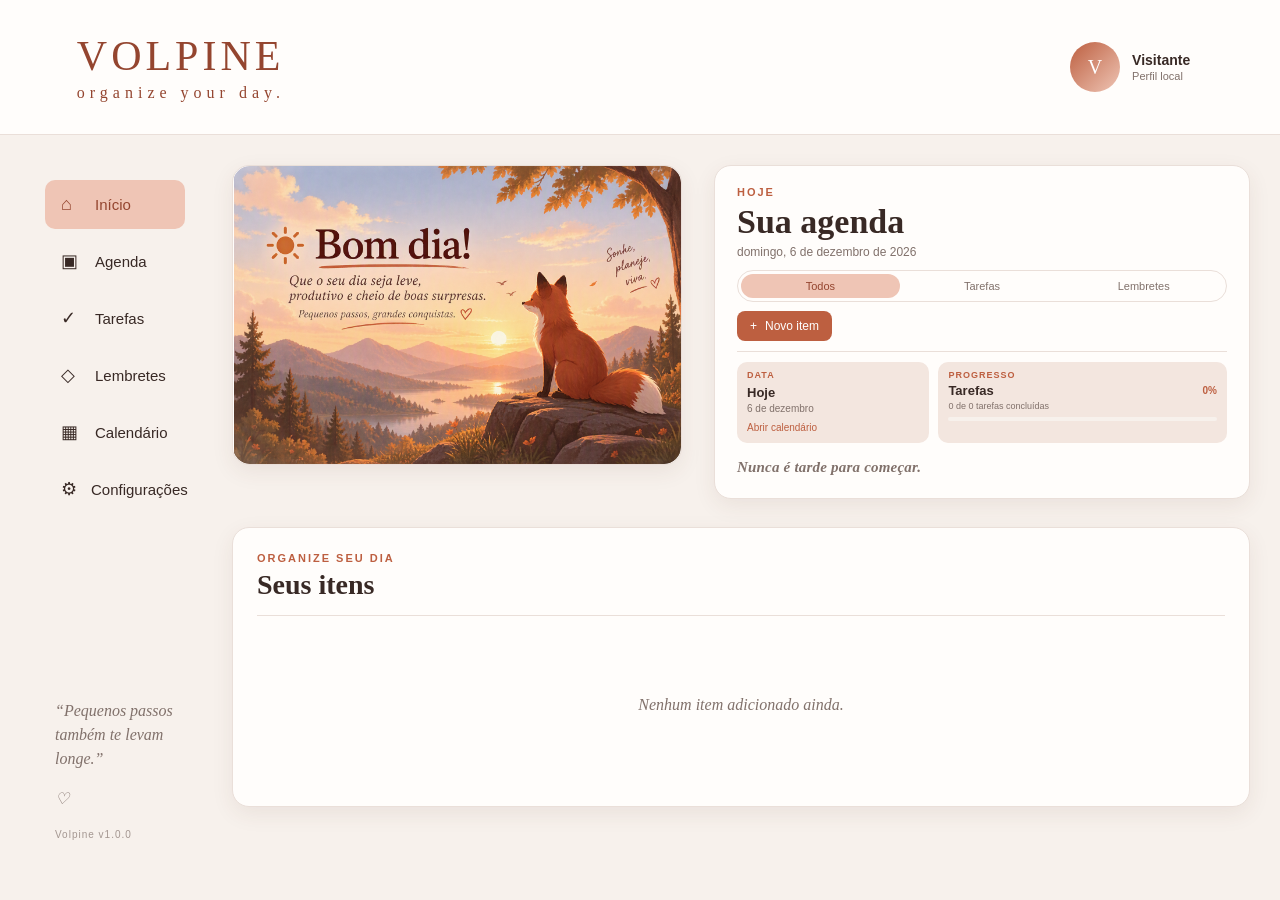
==== commit 29a5143c: "ix: melhorar responsividade da interface" ====
--- a/index.html
+++ b/index.html
@@ -59,7 +59,18 @@
 
         <aside class="sidebar">
 
-            <div>
+            <button
+            id="mobileMenuButton"
+            class="mobile-menu-button"
+            type="button"
+         >
+          ⋯ 
+            </button>
+
+            <div
+                 id="mobileNav"
+                    class="sidebar-navigation"
+                    >
 
                 <button
                     id="navHome"
--- a/css/style.css
+++ b/css/style.css
@@ -40,35 +40,41 @@
 ============================== */
 
 body.theme-dark {
-    --background: #171311;
-    --surface: #211b18;
-    --surface-soft: #2d2420;
-    --input: #29211e;
-
-    --primary: #d77856;
-    --primary-hover: #e38967;
-    --primary-strong: #f1a287;
-    --primary-light: #643f32;
-
-    --pink-soft: #3b2929;
-
-    --text: #f5eeea;
-    --text-soft: #bcaea7;
-
-    --border: #3d312c;
-
-    --danger: #e07676;
-    --danger-soft: #3c2525;
-
-    --banner-a: #372720;
-    --banner-b: #442c23;
-    --banner-c: #5a3529;
-
+    /* FUNDO GERAL */
+    --background: #0b111b;
+
+    /* CARDS */
+    --surface: #121b29;
+    --surface-soft: #1a2738;
+    --input: #162131;
+
+    /* AZUIS PRINCIPAIS */
+    --primary: #78a7ff;
+    --primary-hover: #acdfff;
+    --primary-strong: #e8f6ff;
+    --primary-light: #29445f;
+
+    /* CARDS SECUNDÁRIOS */
+    --pink-soft: #192b3d;
+
+    /* TEXTOS */
+    --text: #f6fbff;
+    --text-soft: #aebfd0;
+
+    /* BORDAS */
+    --border: #30445a;
+
+    /* PERIGO / EXCLUSÃO */
+    --danger: #e77d88;
+    --danger-soft: #39242c;
+
+    /* SOMBRAS */
     --shadow:
-        0 8px 25px rgba(0, 0, 0, 0.22);
-
+        0 8px 26px rgba(0, 0, 0, 0.32);
+
+    /* FUNDO DOS MODAIS */
     --modal-overlay:
-        rgba(0, 0, 0, 0.68);
+        rgba(3, 8, 15, 0.76);
 }
 
 
@@ -397,7 +403,7 @@
 
     gap: 22px;
 
-    align-items: stretch;
+    align-items: start;
 
     margin-bottom: 30px;
 }
@@ -2405,17 +2411,16 @@
     display: grid;
 
     grid-template-columns:
-        190px
+        clamp(170px, 13vw, 220px)
         minmax(0, 1fr);
 
-    gap: 30px;
-
-    width: 94%;
-    max-width: 1450px;
+    gap: clamp(24px, 2.5vw, 45px);
+
+    width: calc(100% - 60px);
+    max-width: 1900px;
 
     margin: 30px auto;
 }
-
 
 .main-content {
     min-width: 0;
@@ -2433,15 +2438,14 @@
 
     grid-template-columns:
         450px
-        minmax(320px, 1fr);
-
-    gap: 28px;
-
-    align-items: stretch;
+        minmax(340px, 1fr);
+
+    gap: clamp(24px, 2.5vw, 40px);
+
+    align-items: start;
 
     margin-bottom: 28px;
 }
-
 
 /* ==================================================
    BANNER
@@ -2453,6 +2457,8 @@
     width: 450px;
     height: 300px;
 
+    aspect-ratio: auto;
+
     margin: 0;
 
     overflow: hidden;
@@ -2518,14 +2524,14 @@
 
 .day-overview {
     min-width: 0;
-    height: 300px;
+    height: auto;
 
     display: flex;
     flex-direction: column;
 
     padding: 20px 22px;
 
-    overflow: hidden;
+    overflow: visible;
 
     border: 1px solid var(--border);
     border-radius: 17px;
@@ -2989,4 +2995,218 @@
 
 .agenda .empty-message {
     font-size: 16px;
+}
+
+/* ==================================================
+   MENU MOBILE
+   ================================================== */
+
+.mobile-menu-button {
+    display: none;
+}
+
+
+/* TELAS PEQUENAS */
+
+@media (max-width: 750px) {
+
+    .sidebar {
+        min-height: auto;
+
+        width: 100%;
+
+        padding: 0;
+
+        margin-bottom: 20px;
+    }
+
+
+    /* BOTÃO DE TRÊS PONTINHOS */
+
+    .mobile-menu-button {
+        width: 46px;
+        height: 42px;
+
+        display: flex;
+
+        align-items: center;
+        justify-content: center;
+
+        margin-left: 0;
+        margin-right: auto;
+        margin-bottom: 8px;
+
+        border: 1px solid var(--border);
+
+        border-radius: 12px;
+
+        background-color: var(--surface);
+
+        color: var(--text);
+
+        cursor: pointer;
+
+        font-size: 27px;
+
+        line-height: 1;
+    }
+
+
+    .mobile-menu-button:hover {
+        background-color: var(--surface-soft);
+    }
+
+
+    /* MENU FECHADO */
+
+ .sidebar-navigation {
+    display: block;
+
+    width: 100%;
+
+    max-height: 0;
+
+    padding: 0 8px;
+
+    overflow: hidden;
+
+    opacity: 0;
+
+    transform: translateY(-8px);
+
+    visibility: hidden;
+
+    pointer-events: none;
+
+    border: 1px solid transparent;
+
+    border-radius: 14px;
+
+    background-color: var(--surface);
+
+    box-shadow: none;
+
+    transition:
+        max-height 0.35s ease,
+        opacity 0.25s ease,
+        transform 0.35s ease,
+        padding 0.35s ease,
+        border-color 0.35s ease;
+}
+
+
+.sidebar-navigation.open {
+    max-height: 450px;
+
+    padding: 8px;
+
+    opacity: 1;
+
+    transform: translateY(0);
+
+    visibility: visible;
+
+    pointer-events: auto;
+
+    border-color: var(--border);
+
+    box-shadow: var(--shadow);
+}
+
+
+    .sidebar-navigation .nav-item {
+        width: 100%;
+
+        margin-bottom: 4px;
+
+        padding: 11px 14px;
+
+        flex-direction: row;
+
+        justify-content: flex-start;
+
+        font-size: 13px;
+
+        white-space: normal;
+    }
+
+
+    .sidebar-navigation .nav-item span {
+        width: 22px;
+
+        font-size: 17px;
+    }
+
+}
+
+/* CORREÇÃO DO TOPO EM TELAS PEQUENAS */
+
+@media (max-width: 750px) {
+
+    .dashboard-intro {
+        width: 100%;
+
+        display: flex;
+        flex-direction: column;
+
+        align-items: stretch !important;
+
+        gap: 20px;
+    }
+
+
+    .dashboard-intro .welcome-card {
+        width: 100% !important;
+        max-width: 100%;
+
+        height: auto !important;
+        aspect-ratio: 3 / 2;
+
+        margin: 0;
+    }
+
+
+    .day-overview {
+        width: 100% !important;
+        max-width: none;
+
+        align-self: stretch;
+    }
+
+}
+
+.overview-progress-message {
+    margin: 14px 0 0;
+
+    color: var(--text-soft);
+
+    font-family: "Palatino Linotype", Palatino, Georgia, serif;
+
+    font-size: 15px;
+    font-weight: 600;
+    font-style: italic;
+
+    letter-spacing: 0.2px;
+    line-height: 1.4;
+}
+
+/* =====================================
+   BRILHO MÍSTICO DO BANNER ESCURO
+===================================== */
+
+body.theme-dark .welcome-card::after {
+    content: "";
+
+    position: absolute;
+    inset: 0;
+
+    z-index: 5;
+
+    pointer-events: none;
+
+    border-radius: inherit;
+
+    box-shadow:
+        inset 0 0 40px 12px rgba(200, 230, 255, 0.28),
+        inset 0 0 80px 18px rgba(90, 145, 255, 0.16);
 }
